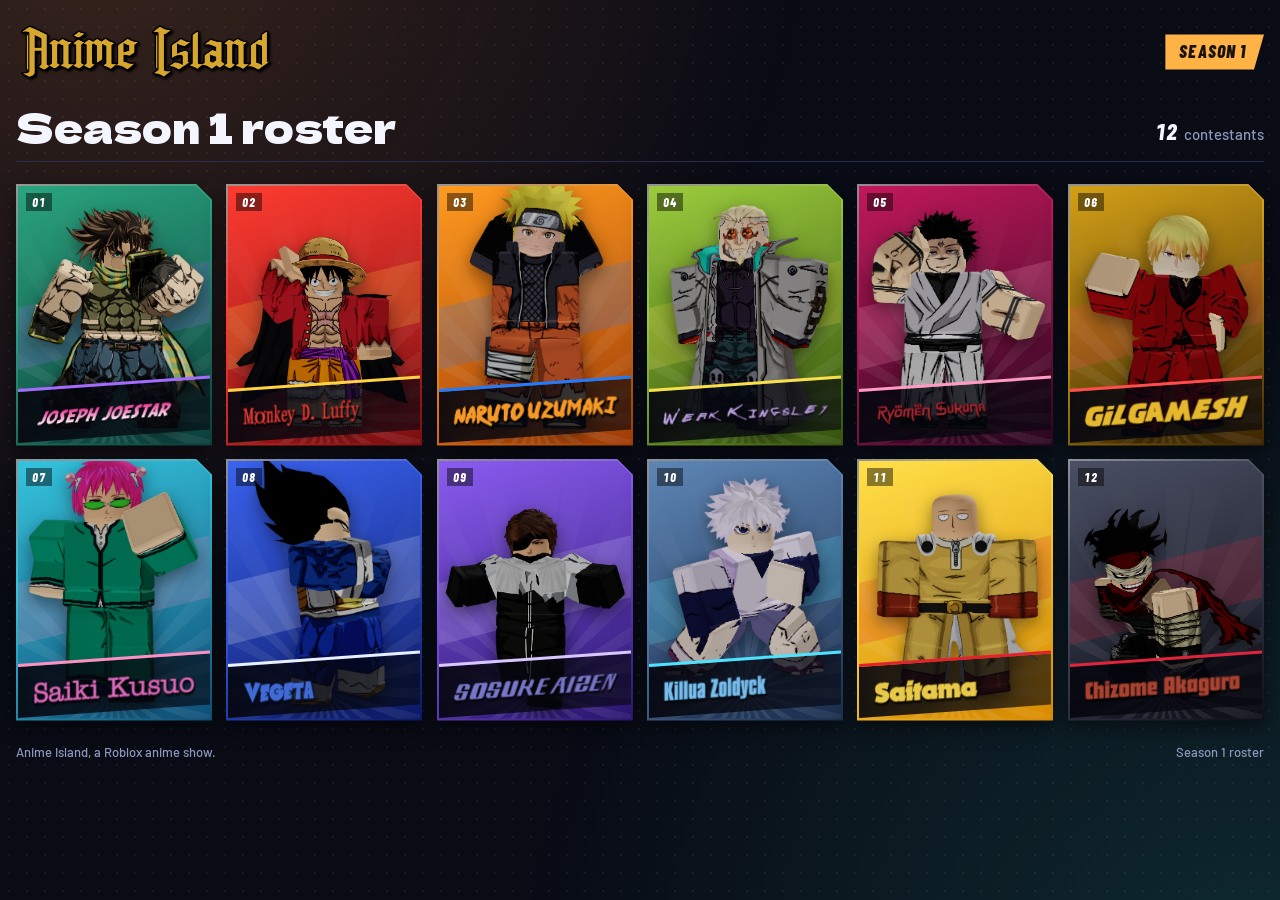
==== index.html @ 33b74fe3 "Add files via upload" ====
<!doctype html>
<meta charset="utf-8">
<meta name="viewport" content="width=device-width, initial-scale=1">
<meta name="claude:viewport-fit-sides" content="cover">
<title>Anime Island</title>
<link rel="icon" type="image/png" href="images/favicon.png">
<link rel="stylesheet" href="https://fonts.googleapis.com/css2?family=Barlow+Condensed:ital,wght@0,600;1,800&family=Barlow:wght@500;600&family=Dela+Gothic+One&display=swap">
<style>
/* Layout: wide horizontal page. Slim brand bar, one title row, then a 6 x 2 roster of
   corner-cut square slots (4 / 3 / 2 columns as the screen narrows). The slots carry all the color. */
:root {
  --ink: #090b15;
  --ink-2: #11152a;
  --line: #262c4d;
  --text: #f4f6ff;
  --muted: #8f97bd;
  --sun: #ffb347;
  --sea: #2fd0c0;
  --font-display: "Dela Gothic One", "Arial Black", Impact, sans-serif;
  --font-name: "Barlow Condensed", "Arial Narrow", Impact, sans-serif;
  --font-body: "Barlow", system-ui, -apple-system, "Segoe UI", sans-serif;
  --gap: 14px;
  --cut: 16px;
  color-scheme: dark;
}

* { box-sizing: border-box; }

html, body { min-height: 100%; }

body {
  margin: 0;
  background: var(--ink);
  color: var(--text);
  font-family: var(--font-body);
  font-size: 15px;
  line-height: 1.4;
  padding-left: max(16px, env(safe-area-inset-left, 0px));
  padding-right: max(16px, env(safe-area-inset-right, 0px));
  padding-block: 20px 28px;
  position: relative;
  overflow-x: hidden;
}

/* Sunset glow top-left, sea glow bottom-right, fine dot texture over both. */
body::before {
  content: "";
  position: fixed;
  inset: 0;
  z-index: 0;
  pointer-events: none;
  background:
    radial-gradient(circle at 8% -12%, rgba(255, 140, 60, 0.20), transparent 46%),
    radial-gradient(circle at 98% 112%, rgba(47, 208, 192, 0.16), transparent 46%),
    radial-gradient(rgba(255, 255, 255, 0.055) 1px, transparent 1.3px) 0 0 / 18px 18px;
}

.wrap {
  position: relative;
  z-index: 1;
  max-width: 1570px;
  margin-inline: auto;
  display: flex;
  flex-direction: column;
  gap: 22px;
}

/* ---------- Brand bar ---------- */
.bar {
  display: flex;
  align-items: center;
  justify-content: space-between;
  gap: 16px;
  flex-wrap: wrap;
}

.brand {
  margin: 0;
  min-width: 0;
  line-height: 0;
}

.logo {
  display: block;
  height: clamp(44px, 5vw, 64px);
  width: auto;
  max-width: 100%;
}

.season-tag {
  font-family: var(--font-name);
  font-style: italic;
  font-weight: 800;
  font-size: 18px;
  letter-spacing: 0.06em;
  text-transform: uppercase;
  color: #1a1204;
  background: var(--sun);
  padding: 5px 18px 5px 14px;
  clip-path: polygon(0 0, 100% 0, calc(100% - 10px) 100%, 0 100%);
}

/* ---------- Title row ---------- */
.heading {
  display: flex;
  align-items: flex-end;
  justify-content: space-between;
  gap: 12px 24px;
  flex-wrap: wrap;
  padding-bottom: 14px;
  border-bottom: 1px solid var(--line);
}

.heading h2 {
  margin: 0;
  font-family: var(--font-display);
  font-weight: 400;
  font-size: clamp(26px, 3.2vw, 44px);
  line-height: 1;
  text-wrap: balance;
}

.heading p {
  margin: 0;
  color: var(--muted);
  font-size: 15px;
  font-weight: 500;
}

.heading p b {
  color: var(--text);
  font-family: var(--font-name);
  font-style: italic;
  font-weight: 800;
  font-size: 22px;
  margin-right: 4px;
  font-variant-numeric: tabular-nums;
}

/* ---------- Roster grid ---------- */
.roster {
  list-style: none;
  margin: 0;
  padding: 0;
  display: grid;
  grid-template-columns: repeat(6, minmax(0, 250px));
  justify-content: center;
  gap: var(--gap);
}

@media (max-width: 1099px) { .roster { grid-template-columns: repeat(4, minmax(0, 250px)); } }
@media (max-width: 779px)  { .roster { grid-template-columns: repeat(3, minmax(0, 250px)); } }
@media (max-width: 519px)  { .roster { grid-template-columns: repeat(2, minmax(0, 250px)); --gap: 10px; --cut: 12px; } }

/* ---------- Slot ---------- */
.slot {
  --c1: #555;
  --c2: #222;
  --accent: #fff;
  --s: 1.06;
  --x: 0%;
  --y: 0%;
  position: relative;
  aspect-ratio: 250 / 333;
  max-width: 100%;
  container-type: inline-size;
  cursor: pointer;
  outline: none;
  filter:
    drop-shadow(0 6px 10px rgba(0, 0, 0, 0.55))
    drop-shadow(0 0 0 transparent);
  transition: transform 0.18s ease, filter 0.18s ease;
}

.frame {
  position: absolute;
  inset: 0;
  padding: 2px;
  background: linear-gradient(150deg, rgba(255, 255, 255, 0.55), var(--c1) 35%, var(--c2));
  clip-path: polygon(0 0, calc(100% - var(--cut)) 0, 100% var(--cut), 100% 100%, 0 100%);
  transition: background 0.18s ease;
}

.face {
  position: relative;
  width: 100%;
  height: 100%;
  overflow: hidden;
  background: linear-gradient(160deg, var(--c1), var(--c2));
  clip-path: polygon(0 0, calc(100% - var(--cut) + 2px) 0, 100% calc(var(--cut) - 2px), 100% 100%, 0 100%);
}

/* Speed-line rays fanning out from behind the character. */
.face::before {
  content: "";
  position: absolute;
  inset: -20%;
  background: repeating-conic-gradient(from 8deg at 50% 78%, rgba(255, 255, 255, 0.10) 0deg 7deg, transparent 7deg 16deg);
  -webkit-mask-image: radial-gradient(circle at 50% 78%, #000 0%, transparent 72%);
  mask-image: radial-gradient(circle at 50% 78%, #000 0%, transparent 72%);
  pointer-events: none;
}

/* A slanted accent band behind the render. */
.face::after {
  content: "";
  position: absolute;
  left: -10%;
  right: -10%;
  top: 38%;
  height: 24%;
  background: var(--accent);
  opacity: 0.20;
  transform: skewY(-14deg);
  pointer-events: none;
}

.num {
  position: absolute;
  top: 7px;
  left: 8px;
  z-index: 3;
  font-family: var(--font-name);
  font-style: italic;
  font-weight: 800;
  font-size: clamp(12px, 6cqi, 15px);
  letter-spacing: 0.06em;
  line-height: 1;
  color: #fff;
  background: rgba(0, 0, 0, 0.45);
  padding: 3px 7px 3px 6px;
  font-variant-numeric: tabular-nums;
}

/* Render area: transparent PNG sits straight on the color. */
.render {
  position: absolute;
  inset: 0;
  z-index: 2;
}

.render img {
  position: absolute;
  inset: 0;
  width: 100%;
  height: 100%;
  max-width: none;
  object-fit: contain;
  object-position: 50% 100%;
  transform-origin: 50% 100%;
  transform: translate(var(--x), var(--y)) scale(var(--s));
  filter: drop-shadow(0 6px 8px rgba(0, 0, 0, 0.45));
  transition: transform 0.22s ease;
}

/* Placeholder shown until a render exists. */
.ghost {
  position: absolute;
  inset: 0;
  display: none;
  align-items: center;
  justify-content: center;
  padding-bottom: 14%;
}

.ghost svg {
  width: 62%;
  height: auto;
  color: #fff;
  opacity: 0.16;
}

.ghost span {
  position: absolute;
  top: 46%;
  font-family: var(--font-name);
  font-weight: 600;
  font-size: clamp(10px, 5.4cqi, 13px);
  letter-spacing: 0.12em;
  text-transform: uppercase;
  color: #fff;
  opacity: 0.55;
}

.slot.no-render .ghost { display: flex; }
.slot.no-render .render img { display: none; }

/* Name plate: slanted band across the bottom. */
.plate {
  position: absolute;
  left: 0;
  right: 0;
  bottom: 0;
  z-index: 3;
  min-height: 21%;
  display: flex;
  flex-direction: column;
  justify-content: center;
  padding: 5% 6% 3.5% 7%;
}

.plate::before {
  content: "";
  position: absolute;
  inset: 0;
  z-index: -1;
  background: linear-gradient(90deg, rgba(5, 6, 14, 0.92), rgba(5, 6, 14, 0.62));
  border-top: 3px solid var(--accent);
  transform: skewY(-4deg);
  transform-origin: 0 100%;
  transition: border-color 0.18s ease;
}

.name {
  display: block;
  font-family: var(--font-name);
  font-style: italic;
  font-weight: 800;
  font-size: 9.6cqi;
  line-height: 1;
  letter-spacing: 0.015em;
  text-transform: uppercase;
  color: #fff;
  text-shadow: 0 2px 0 rgba(0, 0, 0, 0.55);
  white-space: nowrap;
  overflow: hidden;
  text-overflow: ellipsis;
}

/* Optional name logo (images/<slug>-logo.png). Replaces the text when the file exists,
   tilted to follow the slant of the plate. */
.logo-name {
  display: none;
  width: auto;
  height: auto;
  max-width: 100%;
  max-height: 13.5cqi;
  object-fit: contain;
  object-position: 0 50%;
  transform: skewY(-4deg);
  transform-origin: 0 100%;
  filter: drop-shadow(0 2px 0 rgba(0, 0, 0, 0.5));
}

.slot.has-logo .logo-name { display: block; }
.slot.has-logo .name,
.slot.has-logo .alias { display: none; }

.alias {
  display: block;
  margin-top: 2px;
  font-family: var(--font-name);
  font-weight: 600;
  font-size: 6.6cqi;
  line-height: 1;
  letter-spacing: 0.1em;
  text-transform: uppercase;
  color: var(--accent);
}

/* Invisible link layer for cards that have a character page. */
.slot-link {
  position: absolute;
  inset: 0;
  z-index: 6;
  display: block;
}

/* ---------- Hover / focus ---------- */
.slot:hover,
.slot:focus-visible {
  transform: translateY(-7px);
  z-index: 5;
  filter:
    drop-shadow(0 14px 16px rgba(0, 0, 0, 0.6))
    drop-shadow(0 0 16px color-mix(in srgb, var(--c1) 75%, transparent));
}

.slot:hover .frame,
.slot:focus-visible .frame {
  background: linear-gradient(150deg, #fff, var(--accent) 55%, var(--c1));
}

.slot:hover .render img,
.slot:focus-visible .render img {
  transform: translate(var(--x), var(--y)) scale(calc(var(--s) * 1.06));
}

.slot:focus-visible .frame {
  background: #fff;
}

.slot:active { transform: translateY(-3px); }

/* ---------- Footer ---------- */
.foot {
  display: flex;
  justify-content: space-between;
  gap: 8px 20px;
  flex-wrap: wrap;
  color: var(--muted);
  font-size: 13px;
  font-weight: 500;
}

@media (prefers-reduced-motion: reduce) {
  .slot, .frame, .render img, .plate::before { transition: none; }
  .slot:hover, .slot:focus-visible, .slot:active { transform: none; }
}
</style>

<div class="wrap">
  <header class="bar">
    <h1 class="brand">
      <!-- Logo file: images/logo.png (replace the file to change it) -->
      <img class="logo" src="images/logo.png" alt="Anime Island">
    </h1>
    <span class="season-tag">Season 1</span>
  </header>

  <section aria-labelledby="roster-title">
    <div class="heading">
      <h2 id="roster-title">Season 1 roster</h2>
      <p><b>12</b> contestants</p>
    </div>
  </section>

  <ul class="roster" id="roster" aria-label="Season 1 contestants"></ul>

  <footer class="foot">
    <span>Anime Island, a Roblox anime show.</span>
    <span>Season 1 roster</span>
  </footer>
</div>

<script>
/* =====================================================================
   ROSTER CONFIG: edit this list, nothing else.

   Renders:  put each transparent PNG in the  images/  folder, named after the slug
             (images/joseph-joestar.png). To use a different file, add  image: "images/other.png".
             Until a render exists, the slot shows a placeholder silhouette.
   Colors:   colors = [light, dark] for the background gradient, accent = bar and highlights.
   Framing:  optional per-character tweaks, only if a render needs nudging.
               scale  (default 1.06)  bigger or smaller
               x, y   (default "0%")  shift sideways or up/down, e.g. y: "-4%"
   Name logo: put images/<slug>-logo.png (e.g. images/monkey-d-luffy-logo.png). It replaces the
             text name on that card automatically. Optional override: nameImage: "images/other.png".
   Page:     page: "characters/<slug>.html" makes the card open that character's page.
             Cards without a page stay as they are.
   Alias:    optional second line under the name (hidden when a name logo is used).
   ===================================================================== */
const ROSTER = [
  { slug: "joseph-joestar",   name: "Joseph Joestar",   colors: ["#2aa57f", "#0c3f3c"], accent: "#a56bff" },
  { slug: "monkey-d-luffy",   name: "Monkey D. Luffy",  colors: ["#ff3b30", "#7d0f12"], accent: "#ffd23f", page: "characters/monkey-d-luffy.html" },
  { slug: "naruto-uzumaki",   name: "Naruto Uzumaki",   colors: ["#ff9a1f", "#a03c07"], accent: "#1f7bff", page: "characters/naruto-uzumaki.html" },
  { slug: "weak-kingsley",    name: "Weak Kingsley",    colors: ["#9ccc3c", "#36540f"], accent: "#f7e04a", page: "characters/weak-kingsley.html" },
  { slug: "ryomen-sukuna",    name: "Ryomen Sukuna",    colors: ["#c2185b", "#2a0720"], accent: "#ff9bc2", page: "characters/ryomen-sukuna.html" },
  { slug: "gilgamesh",        name: "Gilgamesh",        colors: ["#d4a017", "#3b2503"], accent: "#ff4d4d", page: "characters/gilgamesh.html" },
  { slug: "saiki-kusuo",      name: "Saiki Kusuo",      colors: ["#35c4dd", "#0f4f78"], accent: "#ff8fc2", page: "characters/saiki-kusuo.html" },
  { slug: "vegeta",           name: "Vegeta",           colors: ["#3a63f0", "#0c1a66"], accent: "#e8efff", page: "characters/vegeta.html" },
  { slug: "sosuke-aizen",     name: "Sosuke Aizen",     colors: ["#8a5cf0", "#2b1670"], accent: "#d8c8ff", page: "characters/sosuke-aizen.html" },
  { slug: "killua-zoldyck",   name: "Killua Zoldyck",   colors: ["#5d86b5", "#1a2d4d"], accent: "#4de3ff", page: "characters/killua-zoldyck.html" },
  { slug: "saitama",          name: "Saitama",          colors: ["#ffe04a", "#d98b00"], accent: "#e5212b", page: "characters/saitama.html" },
  { slug: "chizome-akaguro",  name: "Chizome Akaguro",  alias: "Stain", colors: ["#4a4f63", "#0d0f18"], accent: "#e0243c", page: "characters/chizome-akaguro.html" }
];
/* ===================================================================== */

(function () {
  var list = document.getElementById("roster");

  var SILHOUETTE =
    '<svg viewBox="0 0 100 120" aria-hidden="true" fill="currentColor">' +
    '<circle cx="50" cy="34" r="21"/>' +
    '<path d="M6 120c0-26 18-44 44-44s44 18 44 44z"/></svg>';

  ROSTER.forEach(function (c, i) {
    var li = document.createElement("li");
    li.className = "slot";
    li.tabIndex = 0;
    li.setAttribute("aria-label", c.name + (c.alias ? " (" + c.alias + ")" : ""));
    li.style.setProperty("--c1", c.colors[0]);
    li.style.setProperty("--c2", c.colors[1]);
    li.style.setProperty("--accent", c.accent);
    if (c.scale != null) li.style.setProperty("--s", c.scale);
    if (c.x) li.style.setProperty("--x", c.x);
    if (c.y) li.style.setProperty("--y", c.y);

    var n = String(i + 1);

    // Optional link to the character's own page (an invisible layer over the whole card).
    if (c.page) {
      var link = document.createElement("a");
      link.className = "slot-link";
      link.href = c.page;
      link.tabIndex = -1;
      link.setAttribute("aria-label", c.name + " page");
      li._pageLink = link;
      li.addEventListener("keydown", function (e) {
        if (e.key === "Enter") window.location.href = c.page;
      });
    }
    if (n.length < 2) n = "0" + n;

    li.innerHTML =
      '<div class="frame"><div class="face">' +
        '<span class="num">' + n + '</span>' +
        '<div class="ghost">' + SILHOUETTE + '<span>Render soon</span></div>' +
        '<div class="render"></div>' +
        '<div class="plate">' +
          '<span class="name">' + c.name + '</span>' +
          (c.alias ? '<span class="alias">(' + c.alias + ')</span>' : '') +
        '</div>' +
      '</div></div>';

    if (li._pageLink) li.appendChild(li._pageLink);

    var img = new Image();
    img.alt = "";
    img.decoding = "async";
    img.draggable = false;
    img.addEventListener("error", function () { li.classList.add("no-render"); });
    img.addEventListener("load", function () { li.classList.remove("no-render"); });
    li.querySelector(".render").appendChild(img);
    img.src = c.image || ("images/" + c.slug + ".png");

    // Name logo: shows in place of the text name if images/<slug>-logo.png exists.
    var nameLogo = new Image();
    nameLogo.className = "logo-name";
    nameLogo.alt = "";
    nameLogo.decoding = "async";
    nameLogo.draggable = false;
    nameLogo.addEventListener("load", function () { li.classList.add("has-logo"); });
    nameLogo.addEventListener("error", function () { li.classList.remove("has-logo"); });
    li.querySelector(".plate").insertBefore(nameLogo, li.querySelector(".name"));
    nameLogo.src = c.nameImage || ("images/" + c.slug + "-logo.png");

    list.appendChild(li);
  });
})();
</script>
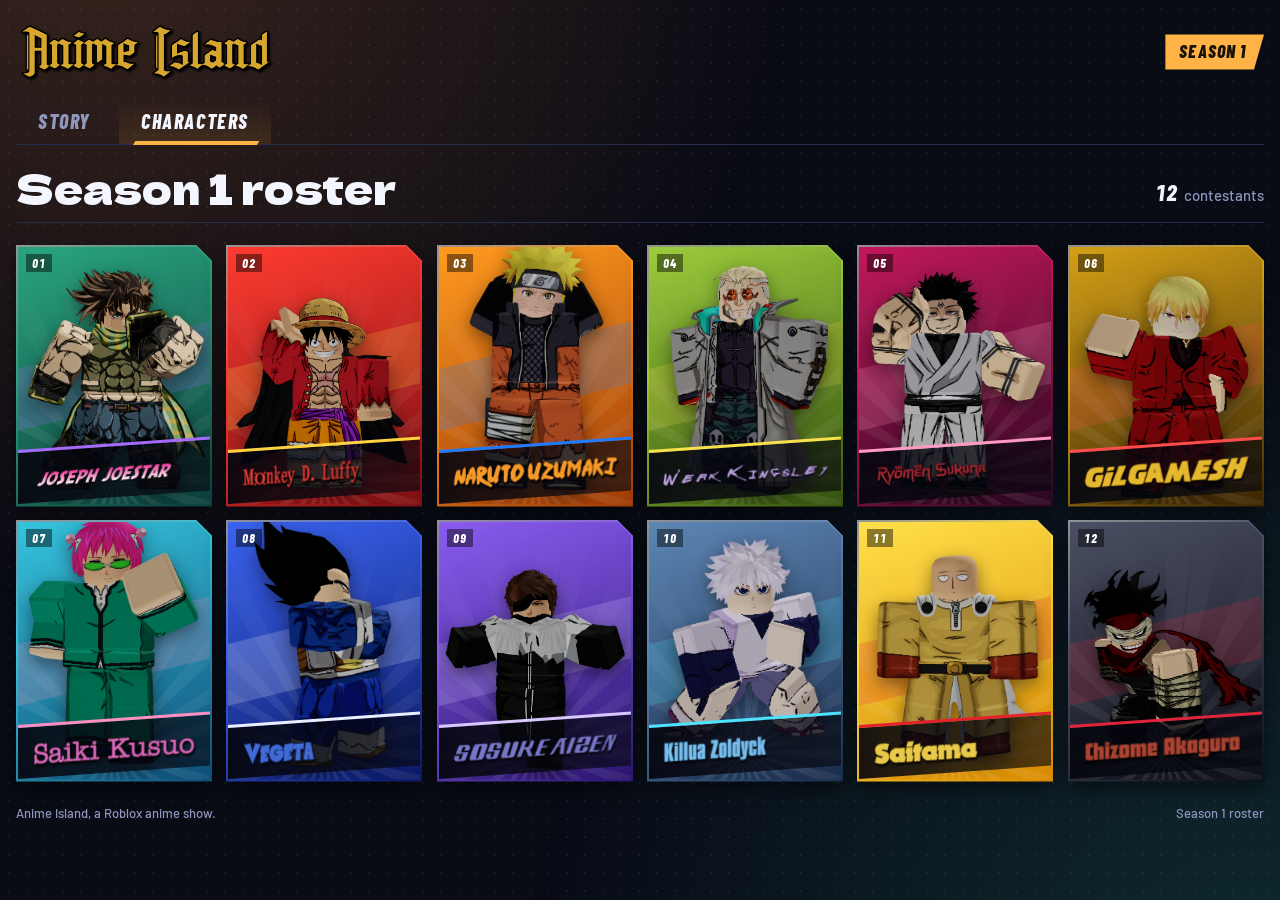
==== commit a617c61c: "Add files via upload" ====
--- a/index.html
+++ b/index.html
@@ -100,6 +100,62 @@
   clip-path: polygon(0 0, 100% 0, calc(100% - 10px) 100%, 0 100%);
 }
 
+/* ---------- Main navigation (Story / Characters) ---------- */
+.tabs {
+  display: flex;
+  gap: 6px;
+  margin-top: -8px;
+  border-bottom: 1px solid var(--line);
+}
+
+.tabs a {
+  position: relative;
+  display: flex;
+  align-items: center;
+  justify-content: center;
+  min-height: 46px;
+  padding: 0 22px;
+  font-family: var(--font-name);
+  font-style: italic;
+  font-weight: 800;
+  font-size: 20px;
+  letter-spacing: 0.08em;
+  text-transform: uppercase;
+  text-decoration: none;
+  color: var(--muted);
+  transition: color 0.15s ease, background-color 0.15s ease;
+}
+
+.tabs a::after {
+  content: "";
+  position: absolute;
+  left: 14px;
+  right: 14px;
+  bottom: -1px;
+  height: 4px;
+  background: var(--sun);
+  transform: skewX(-30deg) scaleX(0);
+  transform-origin: 0 100%;
+  transition: transform 0.18s ease, opacity 0.18s ease;
+}
+
+.tabs a:hover { color: var(--text); background: rgba(255, 255, 255, 0.04); }
+.tabs a:hover::after { transform: skewX(-30deg) scaleX(0.35); opacity: 0.6; }
+
+.tabs a:focus-visible { outline: 2px solid var(--sun); outline-offset: -2px; }
+
+.tabs a[aria-current="page"] {
+  color: var(--text);
+  background: linear-gradient(180deg, transparent, rgba(255, 179, 71, 0.12));
+}
+
+.tabs a[aria-current="page"]::after { transform: skewX(-30deg) scaleX(1); opacity: 1; }
+
+@media (max-width: 520px) {
+  .tabs { gap: 0; }
+  .tabs a { flex: 1; padding: 0 12px; font-size: 18px; }
+}
+
 /* ---------- Title row ---------- */
 .heading {
   display: flex;
@@ -404,7 +460,7 @@
 }
 
 @media (prefers-reduced-motion: reduce) {
-  .slot, .frame, .render img, .plate::before { transition: none; }
+  .slot, .frame, .render img, .plate::before, .tabs a, .tabs a::after { transition: none; }
   .slot:hover, .slot:focus-visible, .slot:active { transform: none; }
 }
 </style>
@@ -417,6 +473,11 @@
     </h1>
     <span class="season-tag">Season 1</span>
   </header>
+
+  <nav class="tabs" aria-label="Main">
+    <a href="story.html">Story</a>
+    <a href="index.html" aria-current="page">Characters</a>
+  </nav>
 
   <section aria-labelledby="roster-title">
     <div class="heading">
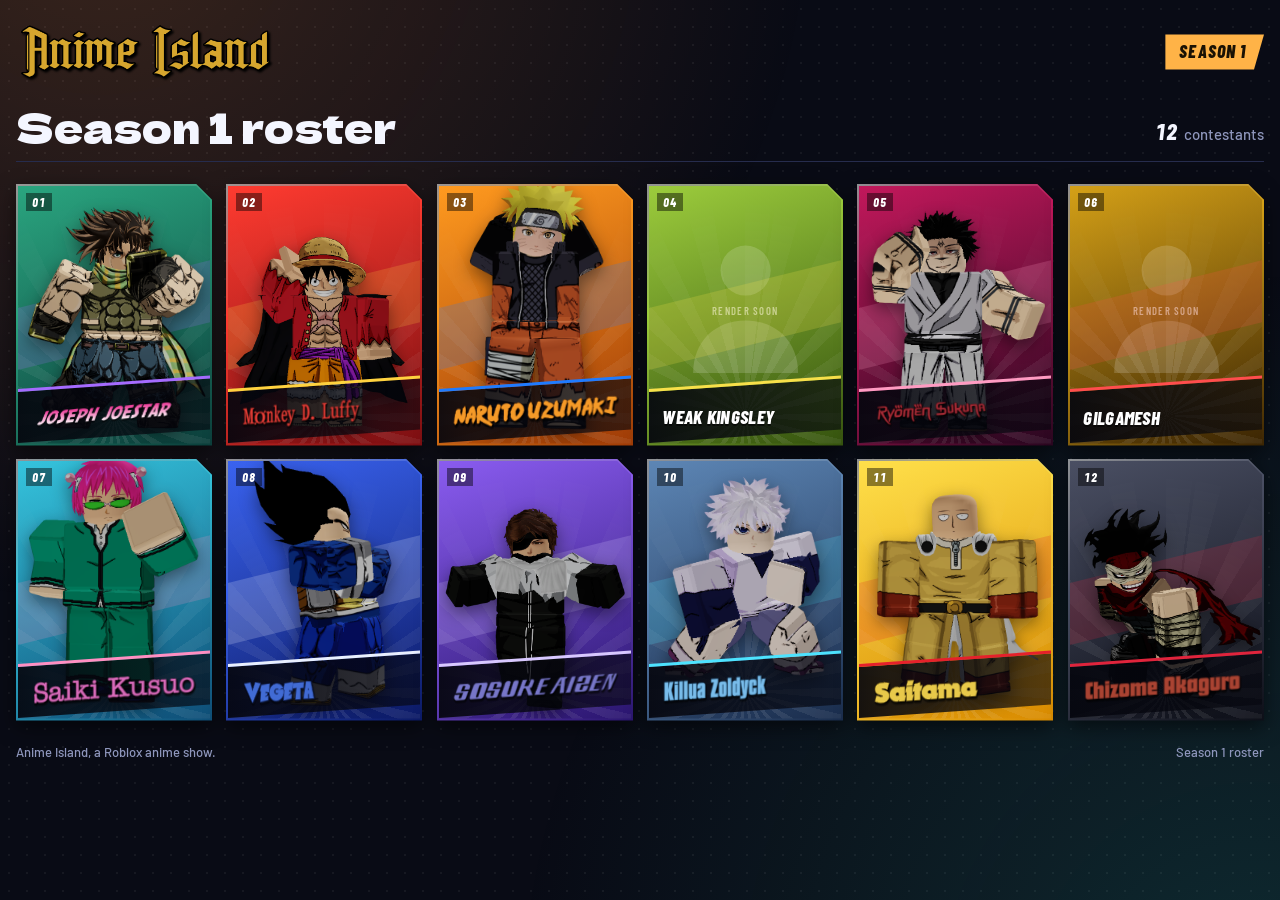
==== commit c81358ed: "Add files via upload" ====
--- a/index.html
+++ b/index.html
@@ -3,7 +3,6 @@
 <meta name="viewport" content="width=device-width, initial-scale=1">
 <meta name="claude:viewport-fit-sides" content="cover">
 <title>Anime Island</title>
-<link rel="icon" type="image/png" href="images/favicon.png">
 <link rel="stylesheet" href="https://fonts.googleapis.com/css2?family=Barlow+Condensed:ital,wght@0,600;1,800&family=Barlow:wght@500;600&family=Dela+Gothic+One&display=swap">
 <style>
 /* Layout: wide horizontal page. Slim brand bar, one title row, then a 6 x 2 roster of
@@ -100,62 +99,6 @@
   clip-path: polygon(0 0, 100% 0, calc(100% - 10px) 100%, 0 100%);
 }
 
-/* ---------- Main navigation (Story / Characters) ---------- */
-.tabs {
-  display: flex;
-  gap: 6px;
-  margin-top: -8px;
-  border-bottom: 1px solid var(--line);
-}
-
-.tabs a {
-  position: relative;
-  display: flex;
-  align-items: center;
-  justify-content: center;
-  min-height: 46px;
-  padding: 0 22px;
-  font-family: var(--font-name);
-  font-style: italic;
-  font-weight: 800;
-  font-size: 20px;
-  letter-spacing: 0.08em;
-  text-transform: uppercase;
-  text-decoration: none;
-  color: var(--muted);
-  transition: color 0.15s ease, background-color 0.15s ease;
-}
-
-.tabs a::after {
-  content: "";
-  position: absolute;
-  left: 14px;
-  right: 14px;
-  bottom: -1px;
-  height: 4px;
-  background: var(--sun);
-  transform: skewX(-30deg) scaleX(0);
-  transform-origin: 0 100%;
-  transition: transform 0.18s ease, opacity 0.18s ease;
-}
-
-.tabs a:hover { color: var(--text); background: rgba(255, 255, 255, 0.04); }
-.tabs a:hover::after { transform: skewX(-30deg) scaleX(0.35); opacity: 0.6; }
-
-.tabs a:focus-visible { outline: 2px solid var(--sun); outline-offset: -2px; }
-
-.tabs a[aria-current="page"] {
-  color: var(--text);
-  background: linear-gradient(180deg, transparent, rgba(255, 179, 71, 0.12));
-}
-
-.tabs a[aria-current="page"]::after { transform: skewX(-30deg) scaleX(1); opacity: 1; }
-
-@media (max-width: 520px) {
-  .tabs { gap: 0; }
-  .tabs a { flex: 1; padding: 0 12px; font-size: 18px; }
-}
-
 /* ---------- Title row ---------- */
 .heading {
   display: flex;
@@ -460,7 +403,7 @@
 }
 
 @media (prefers-reduced-motion: reduce) {
-  .slot, .frame, .render img, .plate::before, .tabs a, .tabs a::after { transition: none; }
+  .slot, .frame, .render img, .plate::before { transition: none; }
   .slot:hover, .slot:focus-visible, .slot:active { transform: none; }
 }
 </style>
@@ -473,11 +416,6 @@
     </h1>
     <span class="season-tag">Season 1</span>
   </header>
-
-  <nav class="tabs" aria-label="Main">
-    <a href="story.html">Story</a>
-    <a href="index.html" aria-current="page">Characters</a>
-  </nav>
 
   <section aria-labelledby="roster-title">
     <div class="heading">
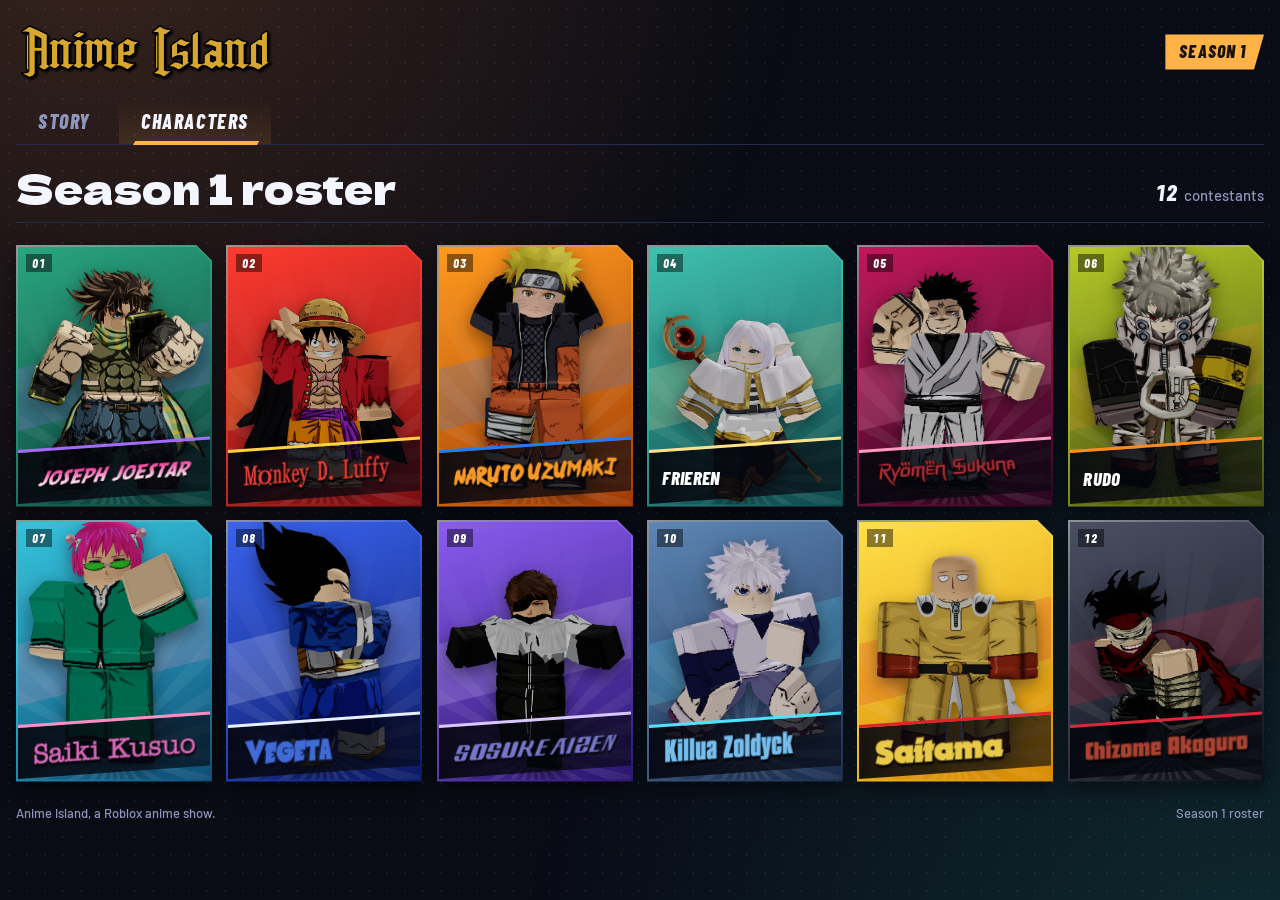
==== commit 0742bb5a: "Update index.html" ====
--- a/index.html
+++ b/index.html
@@ -3,6 +3,7 @@
 <meta name="viewport" content="width=device-width, initial-scale=1">
 <meta name="claude:viewport-fit-sides" content="cover">
 <title>Anime Island</title>
+<link rel="icon" type="image/png" href="images/favicon.png">
 <link rel="stylesheet" href="https://fonts.googleapis.com/css2?family=Barlow+Condensed:ital,wght@0,600;1,800&family=Barlow:wght@500;600&family=Dela+Gothic+One&display=swap">
 <style>
 /* Layout: wide horizontal page. Slim brand bar, one title row, then a 6 x 2 roster of
@@ -99,6 +100,62 @@
   clip-path: polygon(0 0, 100% 0, calc(100% - 10px) 100%, 0 100%);
 }
 
+/* ---------- Main navigation (Story / Characters) ---------- */
+.tabs {
+  display: flex;
+  gap: 6px;
+  margin-top: -8px;
+  border-bottom: 1px solid var(--line);
+}
+
+.tabs a {
+  position: relative;
+  display: flex;
+  align-items: center;
+  justify-content: center;
+  min-height: 46px;
+  padding: 0 22px;
+  font-family: var(--font-name);
+  font-style: italic;
+  font-weight: 800;
+  font-size: 20px;
+  letter-spacing: 0.08em;
+  text-transform: uppercase;
+  text-decoration: none;
+  color: var(--muted);
+  transition: color 0.15s ease, background-color 0.15s ease;
+}
+
+.tabs a::after {
+  content: "";
+  position: absolute;
+  left: 14px;
+  right: 14px;
+  bottom: -1px;
+  height: 4px;
+  background: var(--sun);
+  transform: skewX(-30deg) scaleX(0);
+  transform-origin: 0 100%;
+  transition: transform 0.18s ease, opacity 0.18s ease;
+}
+
+.tabs a:hover { color: var(--text); background: rgba(255, 255, 255, 0.04); }
+.tabs a:hover::after { transform: skewX(-30deg) scaleX(0.35); opacity: 0.6; }
+
+.tabs a:focus-visible { outline: 2px solid var(--sun); outline-offset: -2px; }
+
+.tabs a[aria-current="page"] {
+  color: var(--text);
+  background: linear-gradient(180deg, transparent, rgba(255, 179, 71, 0.12));
+}
+
+.tabs a[aria-current="page"]::after { transform: skewX(-30deg) scaleX(1); opacity: 1; }
+
+@media (max-width: 520px) {
+  .tabs { gap: 0; }
+  .tabs a { flex: 1; padding: 0 12px; font-size: 18px; }
+}
+
 /* ---------- Title row ---------- */
 .heading {
   display: flex;
@@ -333,7 +390,7 @@
   width: auto;
   height: auto;
   max-width: 100%;
-  max-height: 13.5cqi;
+  max-height: 17cqi;
   object-fit: contain;
   object-position: 0 50%;
   transform: skewY(-4deg);
@@ -403,7 +460,7 @@
 }
 
 @media (prefers-reduced-motion: reduce) {
-  .slot, .frame, .render img, .plate::before { transition: none; }
+  .slot, .frame, .render img, .plate::before, .tabs a, .tabs a::after { transition: none; }
   .slot:hover, .slot:focus-visible, .slot:active { transform: none; }
 }
 </style>
@@ -416,6 +473,11 @@
     </h1>
     <span class="season-tag">Season 1</span>
   </header>
+
+  <nav class="tabs" aria-label="Main">
+    <a href="story.html">Story</a>
+    <a href="index.html" aria-current="page">Characters</a>
+  </nav>
 
   <section aria-labelledby="roster-title">
     <div class="heading">
@@ -453,9 +515,9 @@
   { slug: "joseph-joestar",   name: "Joseph Joestar",   colors: ["#2aa57f", "#0c3f3c"], accent: "#a56bff" },
   { slug: "monkey-d-luffy",   name: "Monkey D. Luffy",  colors: ["#ff3b30", "#7d0f12"], accent: "#ffd23f", page: "characters/monkey-d-luffy.html" },
   { slug: "naruto-uzumaki",   name: "Naruto Uzumaki",   colors: ["#ff9a1f", "#a03c07"], accent: "#1f7bff", page: "characters/naruto-uzumaki.html" },
-  { slug: "weak-kingsley",    name: "Weak Kingsley",    colors: ["#9ccc3c", "#36540f"], accent: "#f7e04a", page: "characters/weak-kingsley.html" },
+  { slug: "frieren",          name: "Frieren",          colors: ["#3fc1b0", "#0f4a4d"], accent: "#ffe28a" },
   { slug: "ryomen-sukuna",    name: "Ryomen Sukuna",    colors: ["#c2185b", "#2a0720"], accent: "#ff9bc2", page: "characters/ryomen-sukuna.html" },
-  { slug: "gilgamesh",        name: "Gilgamesh",        colors: ["#d4a017", "#3b2503"], accent: "#ff4d4d", page: "characters/gilgamesh.html" },
+  { slug: "rudo",             name: "Rudo",             colors: ["#b5c928", "#3f4a0c"], accent: "#ff8a1f" },
   { slug: "saiki-kusuo",      name: "Saiki Kusuo",      colors: ["#35c4dd", "#0f4f78"], accent: "#ff8fc2", page: "characters/saiki-kusuo.html" },
   { slug: "vegeta",           name: "Vegeta",           colors: ["#3a63f0", "#0c1a66"], accent: "#e8efff", page: "characters/vegeta.html" },
   { slug: "sosuke-aizen",     name: "Sosuke Aizen",     colors: ["#8a5cf0", "#2b1670"], accent: "#d8c8ff", page: "characters/sosuke-aizen.html" },
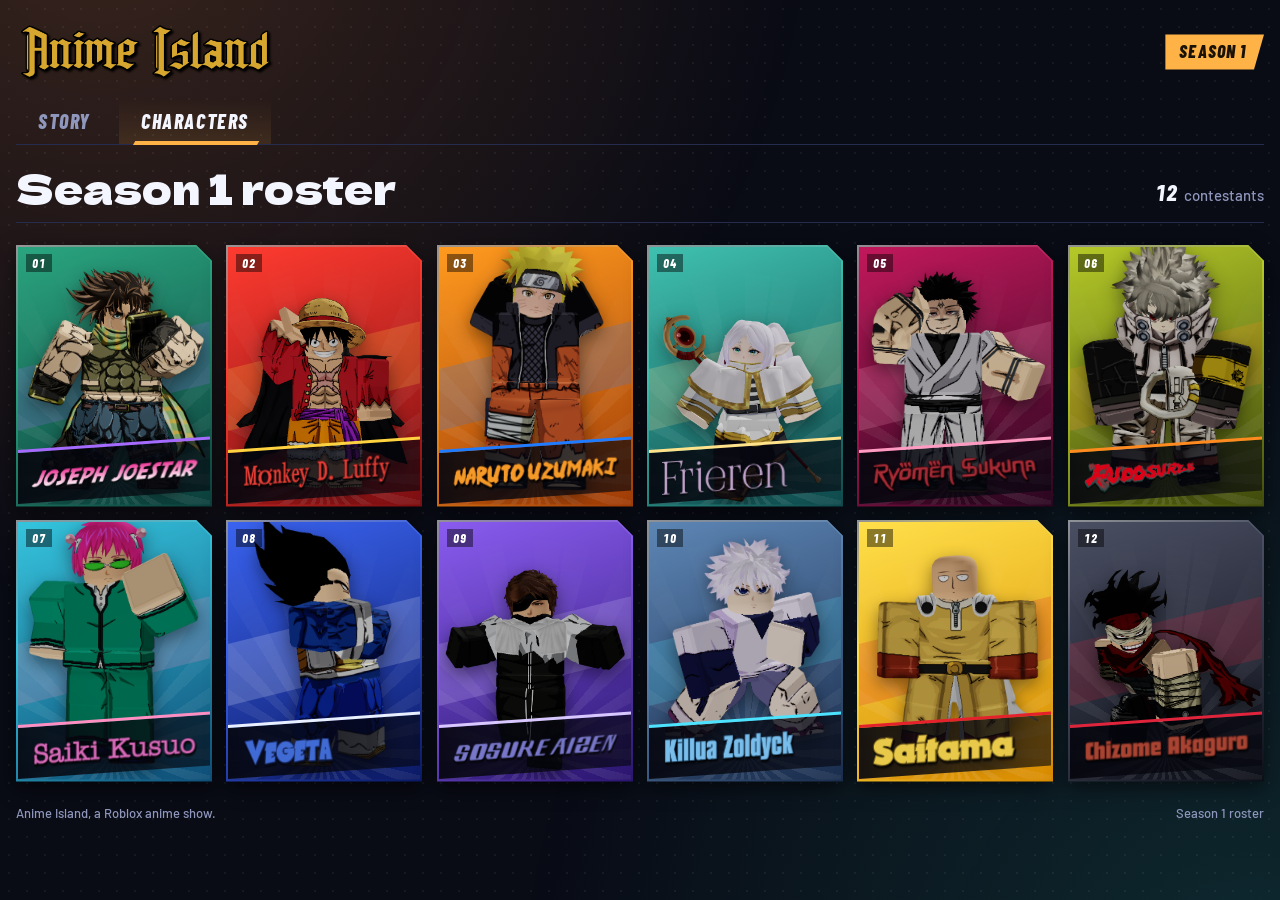
==== commit 310be3e3: "Add files via upload" ====
--- a/index.html
+++ b/index.html
@@ -528,6 +528,42 @@
 /* ===================================================================== */
 
 (function () {
+  // Crops empty transparent space around a logo so a logo saved on a big canvas still displays at full size.
+  // If the browser blocks reading the image (for example when opened straight from a folder), the logo shows as-is.
+  function trimLogo(img) {
+    if (img._trimmed) return;
+    img._trimmed = true;
+    try {
+      var w = img.naturalWidth, h = img.naturalHeight;
+      var c = document.createElement("canvas");
+      c.width = w; c.height = h;
+      var g = c.getContext("2d");
+      g.drawImage(img, 0, 0);
+      var d = g.getImageData(0, 0, w, h).data;
+      var x0 = w, y0 = h, x1 = -1, y1 = -1, x, y;
+      for (y = 0; y < h; y++) {
+        for (x = 0; x < w; x++) {
+          if (d[(y * w + x) * 4 + 3] > 8) {
+            if (x < x0) x0 = x;
+            if (x > x1) x1 = x;
+            if (y < y0) y0 = y;
+            if (y > y1) y1 = y;
+          }
+        }
+      }
+      if (x1 < 0) return;
+      var pad = 3;
+      x0 = Math.max(0, x0 - pad); y0 = Math.max(0, y0 - pad);
+      x1 = Math.min(w - 1, x1 + pad); y1 = Math.min(h - 1, y1 + pad);
+      var cw = x1 - x0 + 1, ch = y1 - y0 + 1;
+      if (cw * ch > w * h * 0.9) return;
+      var o = document.createElement("canvas");
+      o.width = cw; o.height = ch;
+      o.getContext("2d").drawImage(c, x0, y0, cw, ch, 0, 0, cw, ch);
+      img.src = o.toDataURL("image/png");
+    } catch (e) { /* keep the original image */ }
+  }
+
   var list = document.getElementById("roster");
 
   var SILHOUETTE =
@@ -591,7 +627,7 @@
     nameLogo.alt = "";
     nameLogo.decoding = "async";
     nameLogo.draggable = false;
-    nameLogo.addEventListener("load", function () { li.classList.add("has-logo"); });
+    nameLogo.addEventListener("load", function () { li.classList.add("has-logo"); trimLogo(nameLogo); });
     nameLogo.addEventListener("error", function () { li.classList.remove("has-logo"); });
     li.querySelector(".plate").insertBefore(nameLogo, li.querySelector(".name"));
     nameLogo.src = c.nameImage || ("images/" + c.slug + "-logo.png");
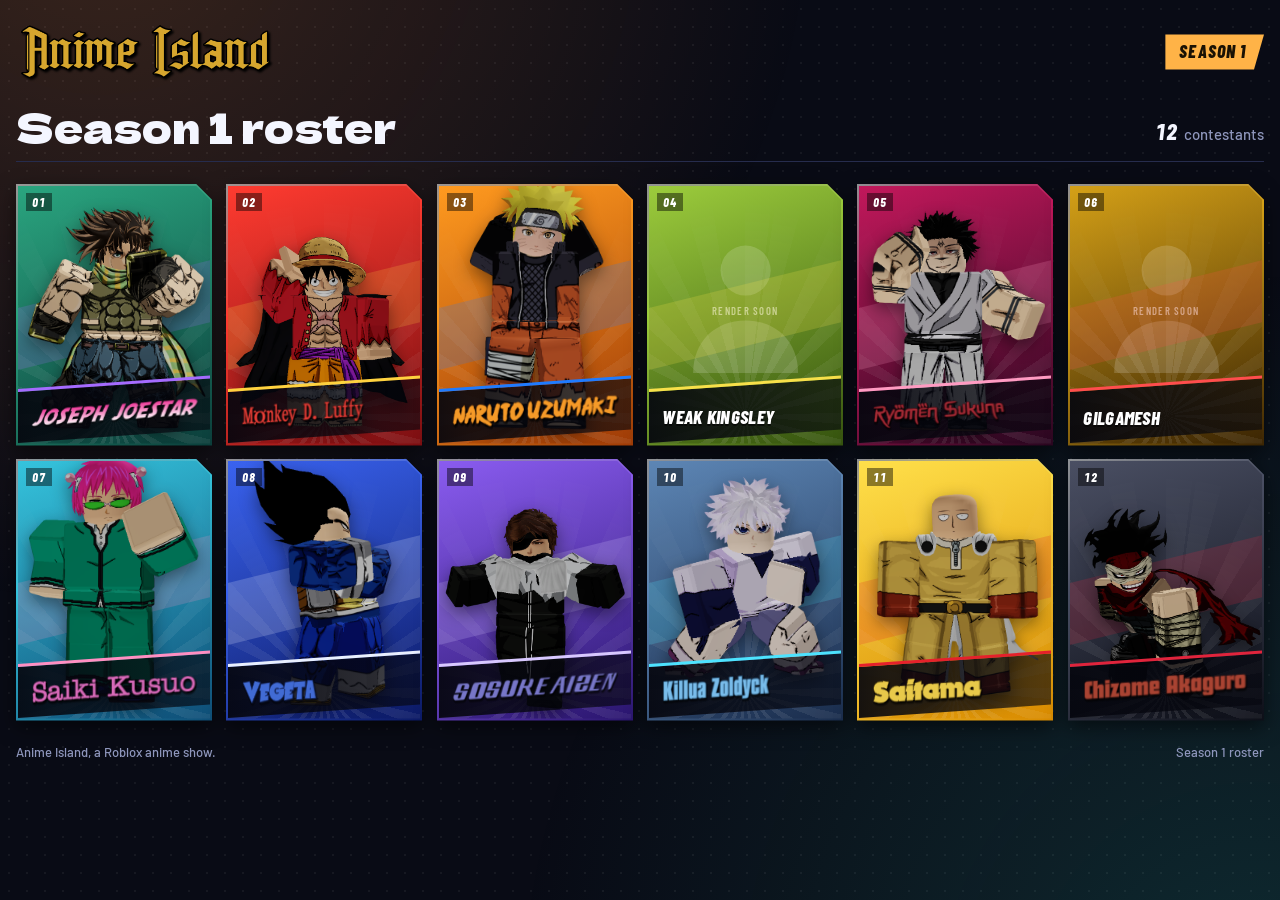
==== commit 02004841: "Add files via upload" ====
--- a/index.html
+++ b/index.html
@@ -3,7 +3,6 @@
 <meta name="viewport" content="width=device-width, initial-scale=1">
 <meta name="claude:viewport-fit-sides" content="cover">
 <title>Anime Island</title>
-<link rel="icon" type="image/png" href="images/favicon.png">
 <link rel="stylesheet" href="https://fonts.googleapis.com/css2?family=Barlow+Condensed:ital,wght@0,600;1,800&family=Barlow:wght@500;600&family=Dela+Gothic+One&display=swap">
 <style>
 /* Layout: wide horizontal page. Slim brand bar, one title row, then a 6 x 2 roster of
@@ -100,62 +99,6 @@
   clip-path: polygon(0 0, 100% 0, calc(100% - 10px) 100%, 0 100%);
 }
 
-/* ---------- Main navigation (Story / Characters) ---------- */
-.tabs {
-  display: flex;
-  gap: 6px;
-  margin-top: -8px;
-  border-bottom: 1px solid var(--line);
-}
-
-.tabs a {
-  position: relative;
-  display: flex;
-  align-items: center;
-  justify-content: center;
-  min-height: 46px;
-  padding: 0 22px;
-  font-family: var(--font-name);
-  font-style: italic;
-  font-weight: 800;
-  font-size: 20px;
-  letter-spacing: 0.08em;
-  text-transform: uppercase;
-  text-decoration: none;
-  color: var(--muted);
-  transition: color 0.15s ease, background-color 0.15s ease;
-}
-
-.tabs a::after {
-  content: "";
-  position: absolute;
-  left: 14px;
-  right: 14px;
-  bottom: -1px;
-  height: 4px;
-  background: var(--sun);
-  transform: skewX(-30deg) scaleX(0);
-  transform-origin: 0 100%;
-  transition: transform 0.18s ease, opacity 0.18s ease;
-}
-
-.tabs a:hover { color: var(--text); background: rgba(255, 255, 255, 0.04); }
-.tabs a:hover::after { transform: skewX(-30deg) scaleX(0.35); opacity: 0.6; }
-
-.tabs a:focus-visible { outline: 2px solid var(--sun); outline-offset: -2px; }
-
-.tabs a[aria-current="page"] {
-  color: var(--text);
-  background: linear-gradient(180deg, transparent, rgba(255, 179, 71, 0.12));
-}
-
-.tabs a[aria-current="page"]::after { transform: skewX(-30deg) scaleX(1); opacity: 1; }
-
-@media (max-width: 520px) {
-  .tabs { gap: 0; }
-  .tabs a { flex: 1; padding: 0 12px; font-size: 18px; }
-}
-
 /* ---------- Title row ---------- */
 .heading {
   display: flex;
@@ -390,7 +333,7 @@
   width: auto;
   height: auto;
   max-width: 100%;
-  max-height: 17cqi;
+  max-height: 13.5cqi;
   object-fit: contain;
   object-position: 0 50%;
   transform: skewY(-4deg);
@@ -460,7 +403,7 @@
 }
 
 @media (prefers-reduced-motion: reduce) {
-  .slot, .frame, .render img, .plate::before, .tabs a, .tabs a::after { transition: none; }
+  .slot, .frame, .render img, .plate::before { transition: none; }
   .slot:hover, .slot:focus-visible, .slot:active { transform: none; }
 }
 </style>
@@ -473,11 +416,6 @@
     </h1>
     <span class="season-tag">Season 1</span>
   </header>
-
-  <nav class="tabs" aria-label="Main">
-    <a href="story.html">Story</a>
-    <a href="index.html" aria-current="page">Characters</a>
-  </nav>
 
   <section aria-labelledby="roster-title">
     <div class="heading">
@@ -515,9 +453,9 @@
   { slug: "joseph-joestar",   name: "Joseph Joestar",   colors: ["#2aa57f", "#0c3f3c"], accent: "#a56bff" },
   { slug: "monkey-d-luffy",   name: "Monkey D. Luffy",  colors: ["#ff3b30", "#7d0f12"], accent: "#ffd23f", page: "characters/monkey-d-luffy.html" },
   { slug: "naruto-uzumaki",   name: "Naruto Uzumaki",   colors: ["#ff9a1f", "#a03c07"], accent: "#1f7bff", page: "characters/naruto-uzumaki.html" },
-  { slug: "frieren",          name: "Frieren",          colors: ["#3fc1b0", "#0f4a4d"], accent: "#ffe28a" },
+  { slug: "weak-kingsley",    name: "Weak Kingsley",    colors: ["#9ccc3c", "#36540f"], accent: "#f7e04a", page: "characters/weak-kingsley.html" },
   { slug: "ryomen-sukuna",    name: "Ryomen Sukuna",    colors: ["#c2185b", "#2a0720"], accent: "#ff9bc2", page: "characters/ryomen-sukuna.html" },
-  { slug: "rudo",             name: "Rudo",             colors: ["#b5c928", "#3f4a0c"], accent: "#ff8a1f" },
+  { slug: "gilgamesh",        name: "Gilgamesh",        colors: ["#d4a017", "#3b2503"], accent: "#ff4d4d", page: "characters/gilgamesh.html" },
   { slug: "saiki-kusuo",      name: "Saiki Kusuo",      colors: ["#35c4dd", "#0f4f78"], accent: "#ff8fc2", page: "characters/saiki-kusuo.html" },
   { slug: "vegeta",           name: "Vegeta",           colors: ["#3a63f0", "#0c1a66"], accent: "#e8efff", page: "characters/vegeta.html" },
   { slug: "sosuke-aizen",     name: "Sosuke Aizen",     colors: ["#8a5cf0", "#2b1670"], accent: "#d8c8ff", page: "characters/sosuke-aizen.html" },
@@ -528,42 +466,6 @@
 /* ===================================================================== */
 
 (function () {
-  // Crops empty transparent space around a logo so a logo saved on a big canvas still displays at full size.
-  // If the browser blocks reading the image (for example when opened straight from a folder), the logo shows as-is.
-  function trimLogo(img) {
-    if (img._trimmed) return;
-    img._trimmed = true;
-    try {
-      var w = img.naturalWidth, h = img.naturalHeight;
-      var c = document.createElement("canvas");
-      c.width = w; c.height = h;
-      var g = c.getContext("2d");
-      g.drawImage(img, 0, 0);
-      var d = g.getImageData(0, 0, w, h).data;
-      var x0 = w, y0 = h, x1 = -1, y1 = -1, x, y;
-      for (y = 0; y < h; y++) {
-        for (x = 0; x < w; x++) {
-          if (d[(y * w + x) * 4 + 3] > 8) {
-            if (x < x0) x0 = x;
-            if (x > x1) x1 = x;
-            if (y < y0) y0 = y;
-            if (y > y1) y1 = y;
-          }
-        }
-      }
-      if (x1 < 0) return;
-      var pad = 3;
-      x0 = Math.max(0, x0 - pad); y0 = Math.max(0, y0 - pad);
-      x1 = Math.min(w - 1, x1 + pad); y1 = Math.min(h - 1, y1 + pad);
-      var cw = x1 - x0 + 1, ch = y1 - y0 + 1;
-      if (cw * ch > w * h * 0.9) return;
-      var o = document.createElement("canvas");
-      o.width = cw; o.height = ch;
-      o.getContext("2d").drawImage(c, x0, y0, cw, ch, 0, 0, cw, ch);
-      img.src = o.toDataURL("image/png");
-    } catch (e) { /* keep the original image */ }
-  }
-
   var list = document.getElementById("roster");
 
   var SILHOUETTE =
@@ -627,7 +529,7 @@
     nameLogo.alt = "";
     nameLogo.decoding = "async";
     nameLogo.draggable = false;
-    nameLogo.addEventListener("load", function () { li.classList.add("has-logo"); trimLogo(nameLogo); });
+    nameLogo.addEventListener("load", function () { li.classList.add("has-logo"); });
     nameLogo.addEventListener("error", function () { li.classList.remove("has-logo"); });
     li.querySelector(".plate").insertBefore(nameLogo, li.querySelector(".name"));
     nameLogo.src = c.nameImage || ("images/" + c.slug + "-logo.png");
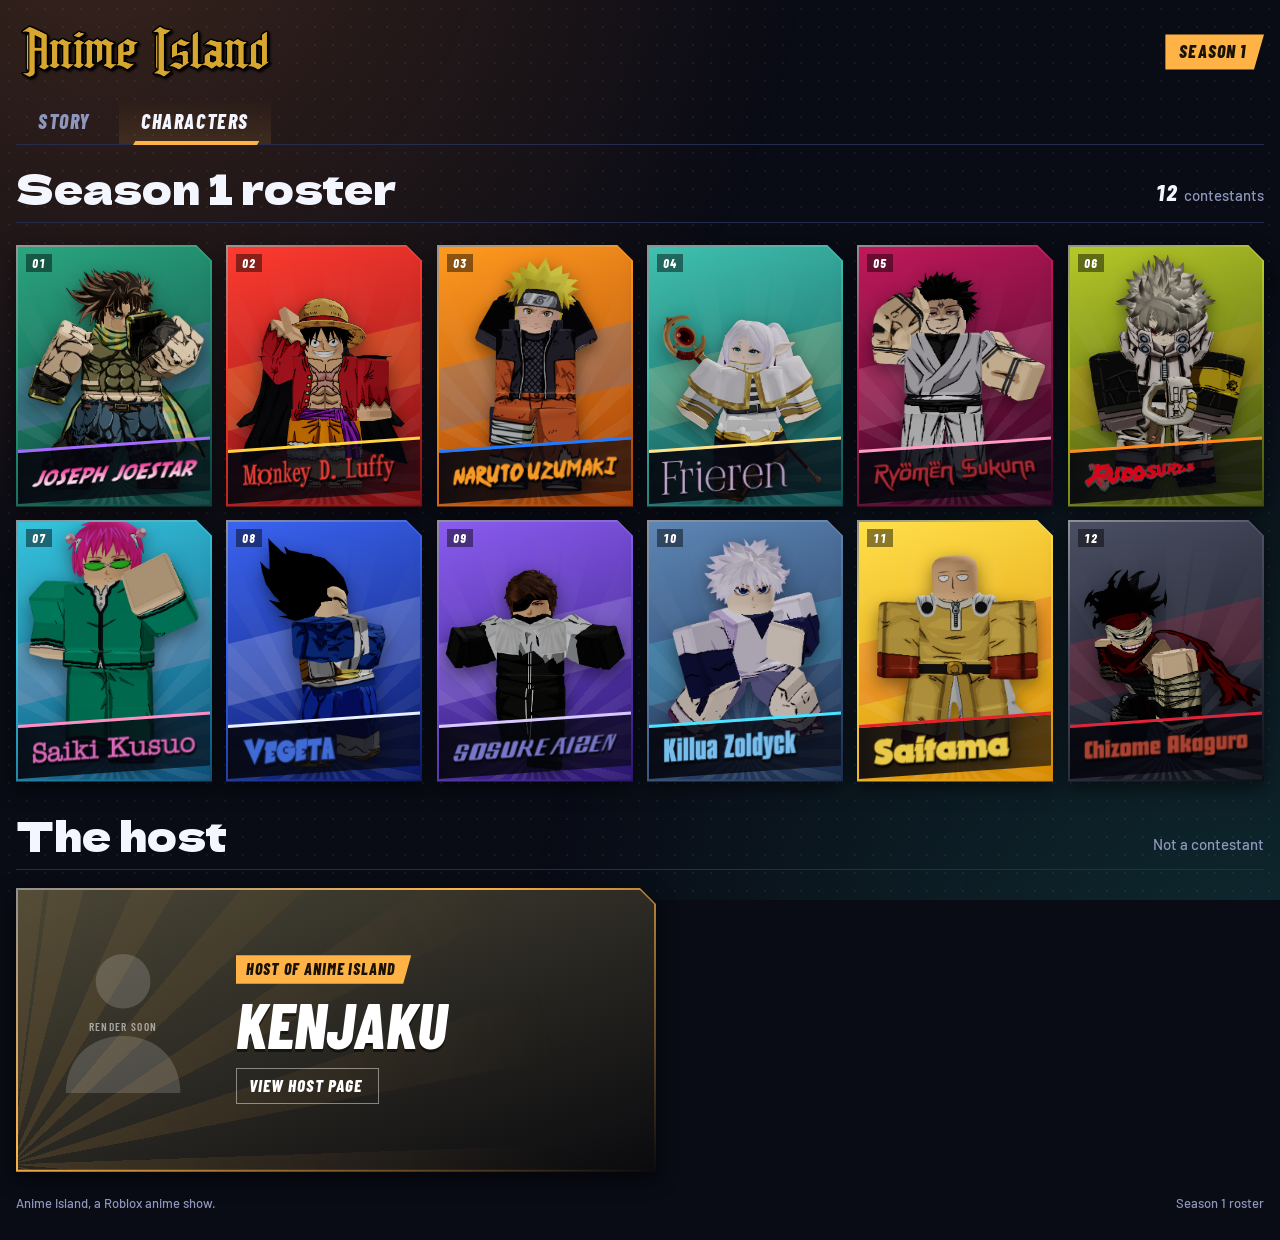
==== commit a87ad96a: "Add files via upload" ====
--- a/index.html
+++ b/index.html
@@ -3,6 +3,7 @@
 <meta name="viewport" content="width=device-width, initial-scale=1">
 <meta name="claude:viewport-fit-sides" content="cover">
 <title>Anime Island</title>
+<link rel="icon" type="image/png" href="images/favicon.png">
 <link rel="stylesheet" href="https://fonts.googleapis.com/css2?family=Barlow+Condensed:ital,wght@0,600;1,800&family=Barlow:wght@500;600&family=Dela+Gothic+One&display=swap">
 <style>
 /* Layout: wide horizontal page. Slim brand bar, one title row, then a 6 x 2 roster of
@@ -99,6 +100,62 @@
   clip-path: polygon(0 0, 100% 0, calc(100% - 10px) 100%, 0 100%);
 }
 
+/* ---------- Main navigation (Story / Characters) ---------- */
+.tabs {
+  display: flex;
+  gap: 6px;
+  margin-top: -8px;
+  border-bottom: 1px solid var(--line);
+}
+
+.tabs a {
+  position: relative;
+  display: flex;
+  align-items: center;
+  justify-content: center;
+  min-height: 46px;
+  padding: 0 22px;
+  font-family: var(--font-name);
+  font-style: italic;
+  font-weight: 800;
+  font-size: 20px;
+  letter-spacing: 0.08em;
+  text-transform: uppercase;
+  text-decoration: none;
+  color: var(--muted);
+  transition: color 0.15s ease, background-color 0.15s ease;
+}
+
+.tabs a::after {
+  content: "";
+  position: absolute;
+  left: 14px;
+  right: 14px;
+  bottom: -1px;
+  height: 4px;
+  background: var(--sun);
+  transform: skewX(-30deg) scaleX(0);
+  transform-origin: 0 100%;
+  transition: transform 0.18s ease, opacity 0.18s ease;
+}
+
+.tabs a:hover { color: var(--text); background: rgba(255, 255, 255, 0.04); }
+.tabs a:hover::after { transform: skewX(-30deg) scaleX(0.35); opacity: 0.6; }
+
+.tabs a:focus-visible { outline: 2px solid var(--sun); outline-offset: -2px; }
+
+.tabs a[aria-current="page"] {
+  color: var(--text);
+  background: linear-gradient(180deg, transparent, rgba(255, 179, 71, 0.12));
+}
+
+.tabs a[aria-current="page"]::after { transform: skewX(-30deg) scaleX(1); opacity: 1; }
+
+@media (max-width: 520px) {
+  .tabs { gap: 0; }
+  .tabs a { flex: 1; padding: 0 12px; font-size: 18px; }
+}
+
 /* ---------- Title row ---------- */
 .heading {
   display: flex;
@@ -333,7 +390,7 @@
   width: auto;
   height: auto;
   max-width: 100%;
-  max-height: 13.5cqi;
+  max-height: 17cqi;
   object-fit: contain;
   object-position: 0 50%;
   transform: skewY(-4deg);
@@ -390,6 +447,155 @@
 }
 
 .slot:active { transform: translateY(-3px); }
+
+/* ---------- Host (kept separate from the 12 contestants) ---------- */
+.host { display: flex; flex-direction: column; gap: 18px; margin-top: 10px; }
+
+.host-card {
+  --c1: #4a4636;
+  --c2: #0b0b0f;
+  --accent: #ffb347;
+  display: block;
+  width: 100%;
+  max-width: 640px;
+  color: inherit;
+  text-decoration: none;
+  filter: drop-shadow(0 6px 10px rgba(0, 0, 0, 0.55));
+  transition: transform 0.18s ease, filter 0.18s ease;
+}
+
+.host-frame {
+  padding: 2px;
+  background: linear-gradient(150deg, rgba(255, 255, 255, 0.55), var(--accent) 40%, var(--c2));
+  clip-path: polygon(0 0, calc(100% - var(--cut)) 0, 100% var(--cut), 100% 100%, 0 100%);
+  transition: background 0.18s ease;
+}
+
+.host-face {
+  position: relative;
+  display: grid;
+  grid-template-columns: minmax(120px, 210px) minmax(0, 1fr);
+  background: linear-gradient(160deg, var(--c1), var(--c2));
+  overflow: hidden;
+  clip-path: polygon(0 0, calc(100% - var(--cut) + 2px) 0, 100% calc(var(--cut) - 2px), 100% 100%, 0 100%);
+}
+
+.host-face::before {
+  content: "";
+  position: absolute;
+  inset: -30%;
+  background: repeating-conic-gradient(from 8deg at 18% 80%, rgba(255, 179, 71, 0.13) 0deg 7deg, transparent 7deg 16deg);
+  -webkit-mask-image: radial-gradient(circle at 18% 80%, #000 0%, transparent 62%);
+  mask-image: radial-gradient(circle at 18% 80%, #000 0%, transparent 62%);
+  pointer-events: none;
+}
+
+.host-art {
+  position: relative;
+  z-index: 1;
+  aspect-ratio: 250 / 333;
+  container-type: inline-size;
+}
+
+.host-art img {
+  position: absolute;
+  inset: 0;
+  width: 100%;
+  height: 100%;
+  max-width: none;
+  object-fit: contain;
+  object-position: 50% 100%;
+  filter: drop-shadow(0 6px 8px rgba(0, 0, 0, 0.45));
+  transition: transform 0.22s ease;
+  transform-origin: 50% 100%;
+}
+
+.host-card.no-render .host-art img { display: none; }
+.host-card.no-render .ghost { display: flex; }
+
+.host-info {
+  position: relative;
+  z-index: 1;
+  min-width: 0;
+  display: flex;
+  flex-direction: column;
+  justify-content: center;
+  align-items: flex-start;
+  gap: 10px;
+  padding: 20px clamp(16px, 3vw, 32px) 20px 8px;
+}
+
+.host-role {
+  font-family: var(--font-name);
+  font-style: italic;
+  font-weight: 800;
+  font-size: 16px;
+  letter-spacing: 0.06em;
+  text-transform: uppercase;
+  color: #1a1204;
+  background: var(--accent);
+  padding: 3px 16px 3px 10px;
+  clip-path: polygon(0 0, 100% 0, calc(100% - 8px) 100%, 0 100%);
+}
+
+.host-name {
+  font-family: var(--font-name);
+  font-style: italic;
+  font-weight: 800;
+  font-size: clamp(38px, 6vw, 64px);
+  line-height: 0.95;
+  text-transform: uppercase;
+  color: #fff;
+  text-shadow: 0 3px 0 rgba(0, 0, 0, 0.5);
+  overflow-wrap: anywhere;
+}
+
+.host-logo {
+  display: none;
+  width: auto;
+  height: auto;
+  max-width: 100%;
+  max-height: 72px;
+  filter: drop-shadow(0 3px 0 rgba(0, 0, 0, 0.5));
+}
+
+.host-card.has-logo .host-logo { display: block; }
+.host-card.has-logo .host-name { display: none; }
+
+.host-open {
+  margin-top: 4px;
+  font-family: var(--font-name);
+  font-style: italic;
+  font-weight: 800;
+  font-size: 17px;
+  letter-spacing: 0.06em;
+  text-transform: uppercase;
+  color: #fff;
+  border: 1px solid rgba(255, 255, 255, 0.45);
+  padding: 5px 16px 5px 12px;
+  transition: background-color 0.18s ease, color 0.18s ease, border-color 0.18s ease;
+}
+
+.host-card:hover,
+.host-card:focus-visible {
+  transform: translateY(-5px);
+  filter: drop-shadow(0 14px 16px rgba(0, 0, 0, 0.6)) drop-shadow(0 0 16px rgba(255, 179, 71, 0.35));
+  outline: none;
+}
+
+.host-card:hover .host-frame,
+.host-card:focus-visible .host-frame { background: linear-gradient(150deg, #fff, var(--accent) 55%, var(--c1)); }
+
+.host-card:hover .host-art img,
+.host-card:focus-visible .host-art img { transform: scale(1.05); }
+
+.host-card:hover .host-open,
+.host-card:focus-visible .host-open { background: var(--accent); border-color: var(--accent); color: #1a1204; }
+
+@media (max-width: 519px) {
+  .host-face { grid-template-columns: 120px minmax(0, 1fr); }
+  .host-open { font-size: 15px; }
+}
 
 /* ---------- Footer ---------- */
 .foot {
@@ -403,7 +609,8 @@
 }
 
 @media (prefers-reduced-motion: reduce) {
-  .slot, .frame, .render img, .plate::before { transition: none; }
+  .slot, .frame, .render img, .plate::before, .tabs a, .tabs a::after, .host-card, .host-frame, .host-art img, .host-open { transition: none; }
+  .host-card:hover, .host-card:focus-visible { transform: none; }
   .slot:hover, .slot:focus-visible, .slot:active { transform: none; }
 }
 </style>
@@ -417,6 +624,11 @@
     <span class="season-tag">Season 1</span>
   </header>
 
+  <nav class="tabs" aria-label="Main">
+    <a href="story.html">Story</a>
+    <a href="index.html" aria-current="page">Characters</a>
+  </nav>
+
   <section aria-labelledby="roster-title">
     <div class="heading">
       <h2 id="roster-title">Season 1 roster</h2>
@@ -425,6 +637,32 @@
   </section>
 
   <ul class="roster" id="roster" aria-label="Season 1 contestants"></ul>
+
+  <section class="host" aria-labelledby="host-title">
+    <div class="heading">
+      <h2 id="host-title">The host</h2>
+      <p>Not a contestant</p>
+    </div>
+    <a class="host-card no-render" href="characters/kenjaku.html" aria-label="Kenjaku, host of Anime Island. Open his page.">
+      <div class="host-frame">
+        <div class="host-face">
+          <div class="host-art">
+            <div class="ghost">
+              <svg viewBox="0 0 100 120" aria-hidden="true" fill="currentColor"><circle cx="50" cy="34" r="21"/><path d="M6 120c0-26 18-44 44-44s44 18 44 44z"/></svg>
+              <span>Render soon</span>
+            </div>
+            <img alt="" draggable="false">
+          </div>
+          <div class="host-info">
+            <span class="host-role">Host of Anime Island</span>
+            <img class="host-logo" alt="" draggable="false">
+            <span class="host-name">Kenjaku</span>
+            <span class="host-open">View host page</span>
+          </div>
+        </div>
+      </div>
+    </a>
+  </section>
 
   <footer class="foot">
     <span>Anime Island, a Roblox anime show.</span>
@@ -452,12 +690,12 @@
 const ROSTER = [
   { slug: "joseph-joestar",   name: "Joseph Joestar",   colors: ["#2aa57f", "#0c3f3c"], accent: "#a56bff" },
   { slug: "monkey-d-luffy",   name: "Monkey D. Luffy",  colors: ["#ff3b30", "#7d0f12"], accent: "#ffd23f", page: "characters/monkey-d-luffy.html" },
-  { slug: "naruto-uzumaki",   name: "Naruto Uzumaki",   colors: ["#ff9a1f", "#a03c07"], accent: "#1f7bff", page: "characters/naruto-uzumaki.html" },
-  { slug: "weak-kingsley",    name: "Weak Kingsley",    colors: ["#9ccc3c", "#36540f"], accent: "#f7e04a", page: "characters/weak-kingsley.html" },
+  { slug: "naruto-uzumaki",   name: "Naruto Uzumaki",   colors: ["#ff9a1f", "#a03c07"], accent: "#1f7bff", scale: 0.97, page: "characters/naruto-uzumaki.html" },
+  { slug: "frieren",          name: "Frieren",          colors: ["#3fc1b0", "#0f4a4d"], accent: "#ffe28a" },
   { slug: "ryomen-sukuna",    name: "Ryomen Sukuna",    colors: ["#c2185b", "#2a0720"], accent: "#ff9bc2", page: "characters/ryomen-sukuna.html" },
-  { slug: "gilgamesh",        name: "Gilgamesh",        colors: ["#d4a017", "#3b2503"], accent: "#ff4d4d", page: "characters/gilgamesh.html" },
+  { slug: "rudo",             name: "Rudo",             colors: ["#b5c928", "#3f4a0c"], accent: "#ff8a1f", scale: 0.98 },
   { slug: "saiki-kusuo",      name: "Saiki Kusuo",      colors: ["#35c4dd", "#0f4f78"], accent: "#ff8fc2", page: "characters/saiki-kusuo.html" },
-  { slug: "vegeta",           name: "Vegeta",           colors: ["#3a63f0", "#0c1a66"], accent: "#e8efff", page: "characters/vegeta.html" },
+  { slug: "vegeta",           name: "Vegeta",           colors: ["#3a63f0", "#0c1a66"], accent: "#e8efff", scale: 0.97, page: "characters/vegeta.html" },
   { slug: "sosuke-aizen",     name: "Sosuke Aizen",     colors: ["#8a5cf0", "#2b1670"], accent: "#d8c8ff", page: "characters/sosuke-aizen.html" },
   { slug: "killua-zoldyck",   name: "Killua Zoldyck",   colors: ["#5d86b5", "#1a2d4d"], accent: "#4de3ff", page: "characters/killua-zoldyck.html" },
   { slug: "saitama",          name: "Saitama",          colors: ["#ffe04a", "#d98b00"], accent: "#e5212b", page: "characters/saitama.html" },
@@ -466,6 +704,42 @@
 /* ===================================================================== */
 
 (function () {
+  // Crops empty transparent space around a logo so a logo saved on a big canvas still displays at full size.
+  // If the browser blocks reading the image (for example when opened straight from a folder), the logo shows as-is.
+  function trimLogo(img) {
+    if (img._trimmed) return;
+    img._trimmed = true;
+    try {
+      var w = img.naturalWidth, h = img.naturalHeight;
+      var c = document.createElement("canvas");
+      c.width = w; c.height = h;
+      var g = c.getContext("2d");
+      g.drawImage(img, 0, 0);
+      var d = g.getImageData(0, 0, w, h).data;
+      var x0 = w, y0 = h, x1 = -1, y1 = -1, x, y;
+      for (y = 0; y < h; y++) {
+        for (x = 0; x < w; x++) {
+          if (d[(y * w + x) * 4 + 3] > 8) {
+            if (x < x0) x0 = x;
+            if (x > x1) x1 = x;
+            if (y < y0) y0 = y;
+            if (y > y1) y1 = y;
+          }
+        }
+      }
+      if (x1 < 0) return;
+      var pad = 3;
+      x0 = Math.max(0, x0 - pad); y0 = Math.max(0, y0 - pad);
+      x1 = Math.min(w - 1, x1 + pad); y1 = Math.min(h - 1, y1 + pad);
+      var cw = x1 - x0 + 1, ch = y1 - y0 + 1;
+      if (cw * ch > w * h * 0.9) return;
+      var o = document.createElement("canvas");
+      o.width = cw; o.height = ch;
+      o.getContext("2d").drawImage(c, x0, y0, cw, ch, 0, 0, cw, ch);
+      img.src = o.toDataURL("image/png");
+    } catch (e) { /* keep the original image */ }
+  }
+
   var list = document.getElementById("roster");
 
   var SILHOUETTE =
@@ -529,12 +803,26 @@
     nameLogo.alt = "";
     nameLogo.decoding = "async";
     nameLogo.draggable = false;
-    nameLogo.addEventListener("load", function () { li.classList.add("has-logo"); });
+    nameLogo.addEventListener("load", function () { li.classList.add("has-logo"); trimLogo(nameLogo); });
     nameLogo.addEventListener("error", function () { li.classList.remove("has-logo"); });
     li.querySelector(".plate").insertBefore(nameLogo, li.querySelector(".name"));
     nameLogo.src = c.nameImage || ("images/" + c.slug + "-logo.png");
 
     list.appendChild(li);
   });
+
+  // Host card (separate from the roster): images/kenjaku.png and optional images/kenjaku-logo.png
+  var hostCard = document.querySelector(".host-card");
+  if (hostCard) {
+    var hostImg = hostCard.querySelector(".host-art img");
+    hostImg.addEventListener("load", function () { hostCard.classList.remove("no-render"); });
+    hostImg.addEventListener("error", function () { hostCard.classList.add("no-render"); });
+    hostImg.src = "images/kenjaku.png";
+
+    var hostLogo = hostCard.querySelector(".host-logo");
+    hostLogo.addEventListener("load", function () { hostCard.classList.add("has-logo"); trimLogo(hostLogo); });
+    hostLogo.addEventListener("error", function () { hostCard.classList.remove("has-logo"); });
+    hostLogo.src = "images/kenjaku-logo.png";
+  }
 })();
 </script>
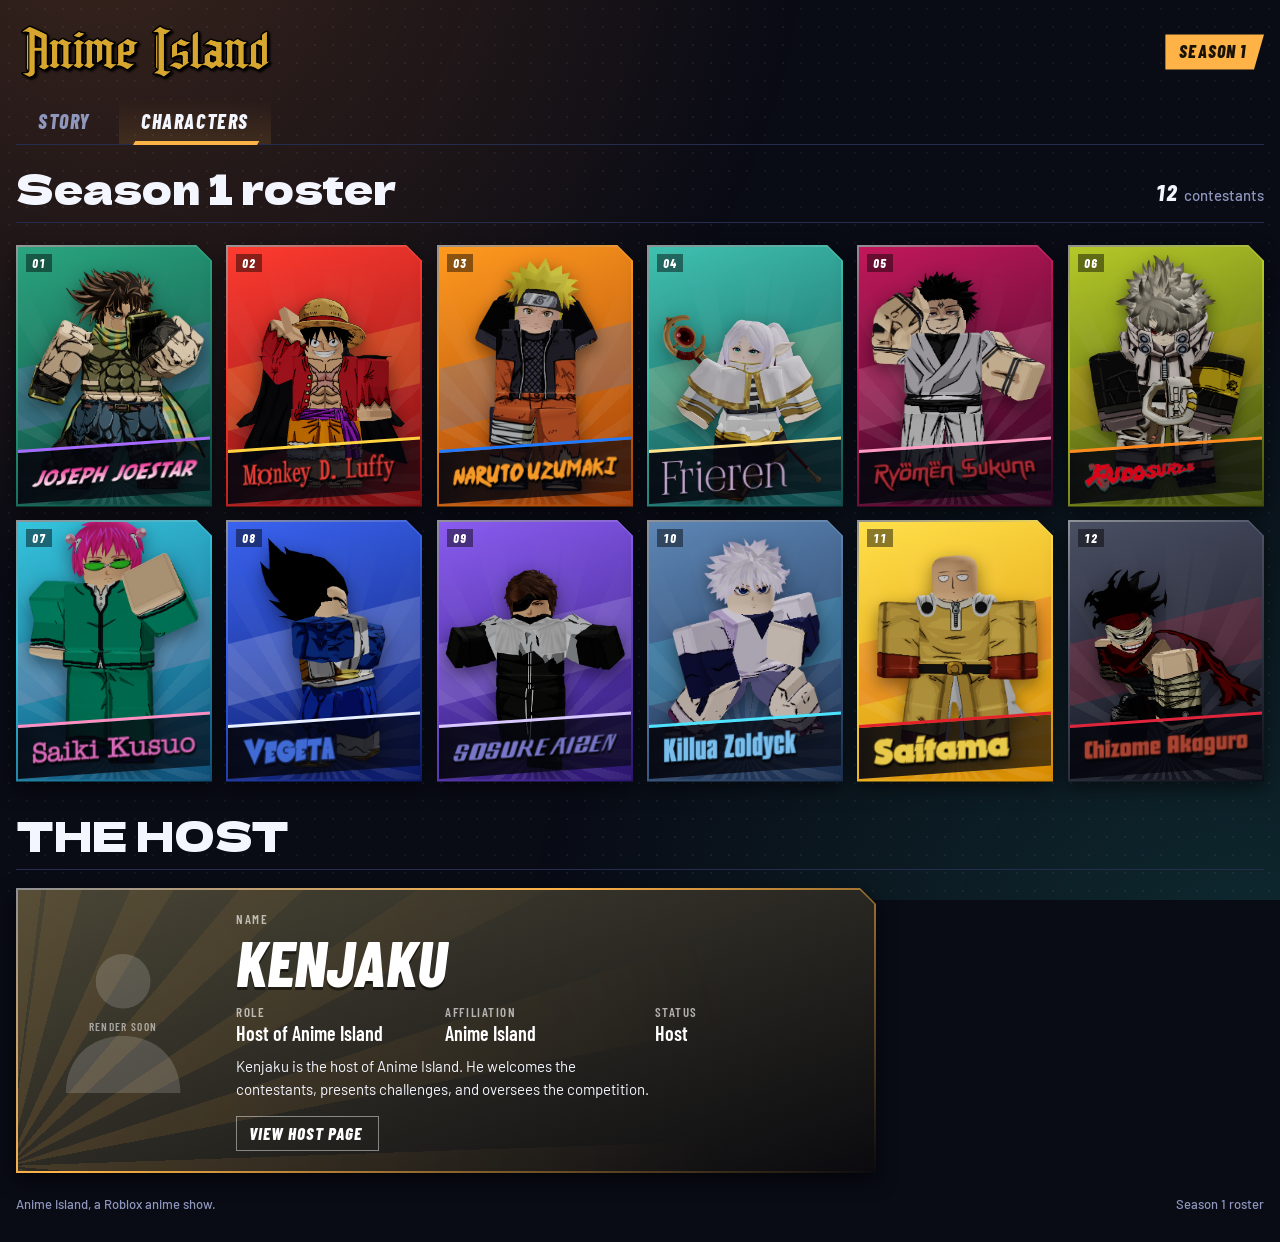
==== commit 1ed8b41a: "Enhance host section layout and styling Updated host section with new styles and content." ====
--- a/index.html
+++ b/index.html
@@ -457,7 +457,7 @@
   --accent: #ffb347;
   display: block;
   width: 100%;
-  max-width: 640px;
+  max-width: 860px;
   color: inherit;
   text-decoration: none;
   filter: drop-shadow(0 6px 10px rgba(0, 0, 0, 0.55));
@@ -525,17 +525,40 @@
   padding: 20px clamp(16px, 3vw, 32px) 20px 8px;
 }
 
-.host-role {
-  font-family: var(--font-name);
-  font-style: italic;
-  font-weight: 800;
-  font-size: 16px;
-  letter-spacing: 0.06em;
+.host-label,
+.host-facts dt {
+  font-family: var(--font-name);
+  font-weight: 600;
+  font-size: 13px;
+  letter-spacing: 0.12em;
   text-transform: uppercase;
-  color: #1a1204;
-  background: var(--accent);
-  padding: 3px 16px 3px 10px;
-  clip-path: polygon(0 0, 100% 0, calc(100% - 8px) 100%, 0 100%);
+  color: rgba(255, 255, 255, 0.65);
+}
+
+.host-label { margin-bottom: -6px; }
+
+.host-facts {
+  margin: 0;
+  display: grid;
+  grid-template-columns: repeat(auto-fit, minmax(130px, 1fr));
+  gap: 10px 22px;
+  width: 100%;
+}
+
+.host-facts dd {
+  margin: 1px 0 0;
+  font-family: var(--font-name);
+  font-weight: 600;
+  font-size: 20px;
+  line-height: 1.15;
+  color: #fff;
+}
+
+.host-desc {
+  max-width: 52ch;
+  color: var(--body);
+  font-size: 15px;
+  line-height: 1.55;
 }
 
 .host-name {
@@ -640,8 +663,7 @@
 
   <section class="host" aria-labelledby="host-title">
     <div class="heading">
-      <h2 id="host-title">The host</h2>
-      <p>Not a contestant</p>
+      <h2 id="host-title">THE HOST</h2>
     </div>
     <a class="host-card no-render" href="characters/kenjaku.html" aria-label="Kenjaku, host of Anime Island. Open his page.">
       <div class="host-frame">
@@ -654,9 +676,15 @@
             <img alt="" draggable="false">
           </div>
           <div class="host-info">
-            <span class="host-role">Host of Anime Island</span>
+            <span class="host-label">Name</span>
             <img class="host-logo" alt="" draggable="false">
             <span class="host-name">Kenjaku</span>
+            <dl class="host-facts">
+              <div><dt>Role</dt><dd>Host of Anime Island</dd></div>
+              <div><dt>Affiliation</dt><dd>Anime Island</dd></div>
+              <div><dt>Status</dt><dd>Host</dd></div>
+            </dl>
+            <span class="host-desc">Kenjaku is the host of Anime Island. He welcomes the contestants, presents challenges, and oversees the competition.</span>
             <span class="host-open">View host page</span>
           </div>
         </div>
